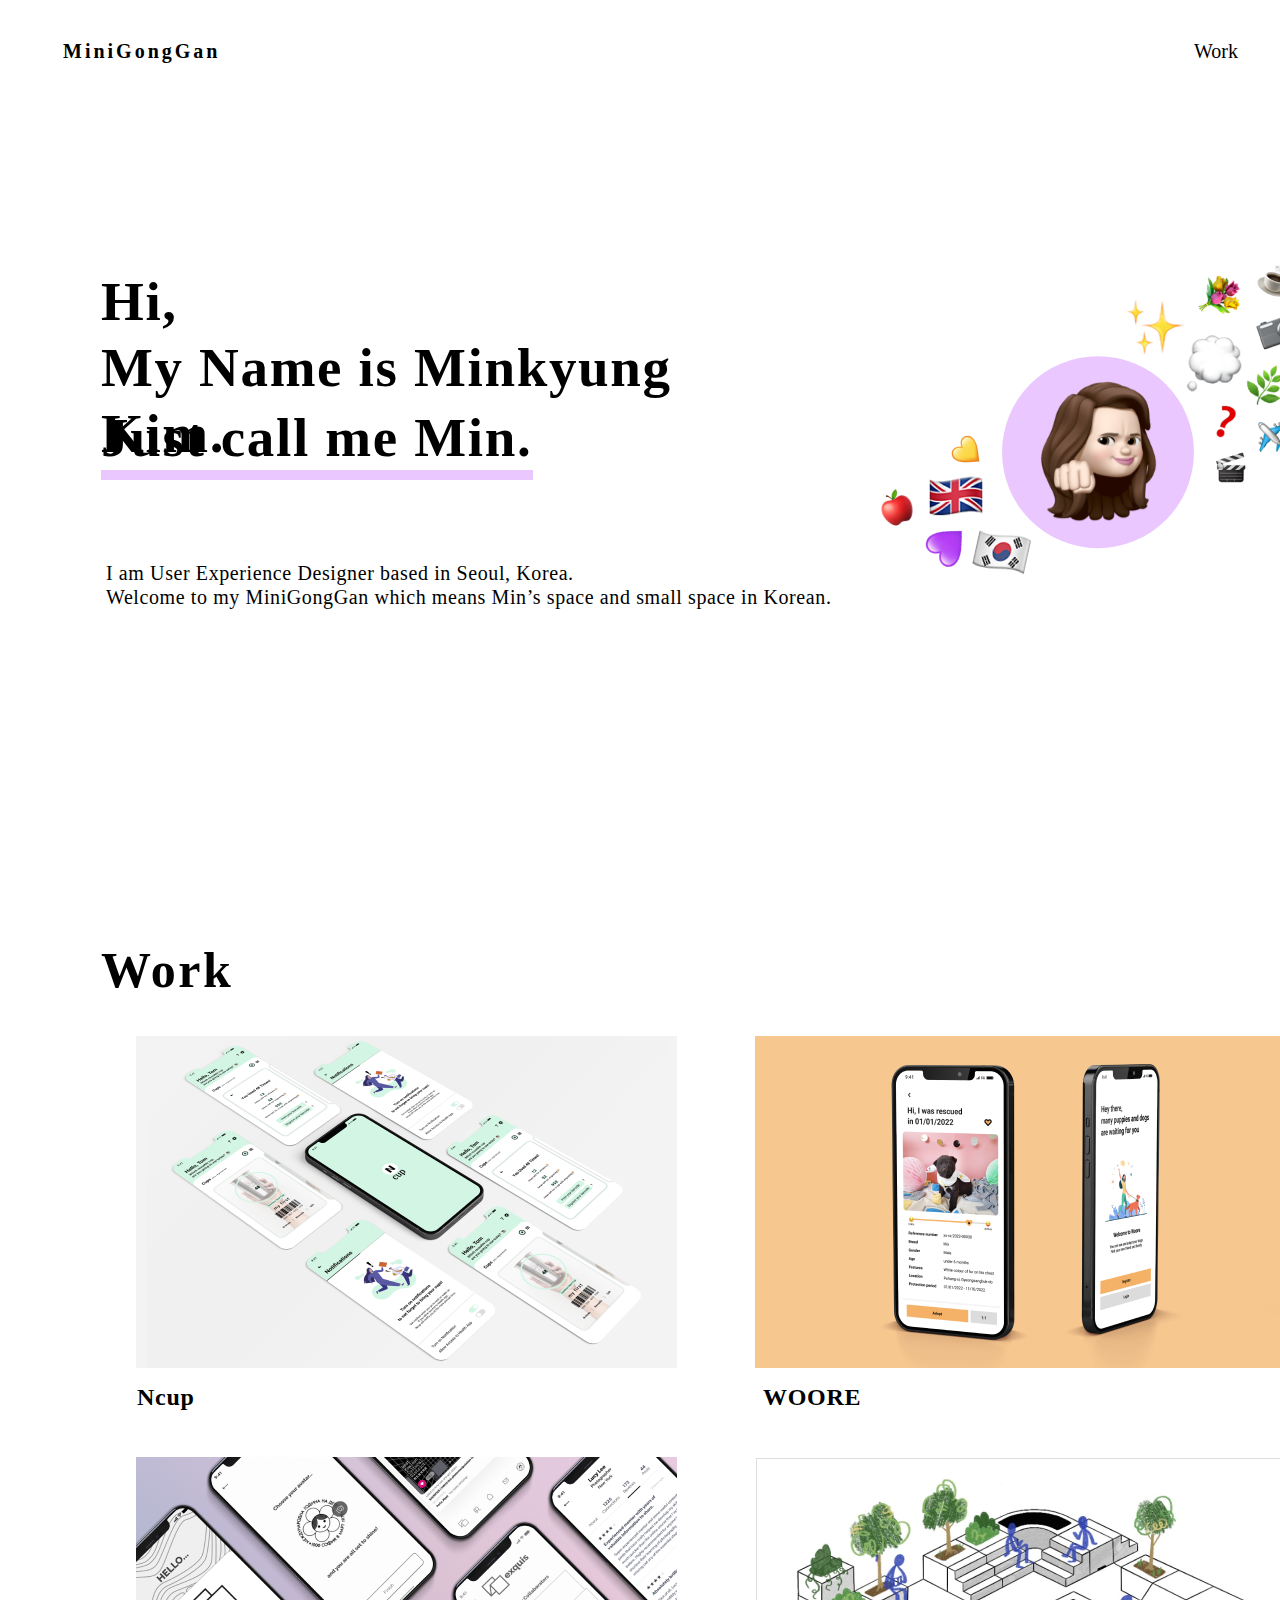
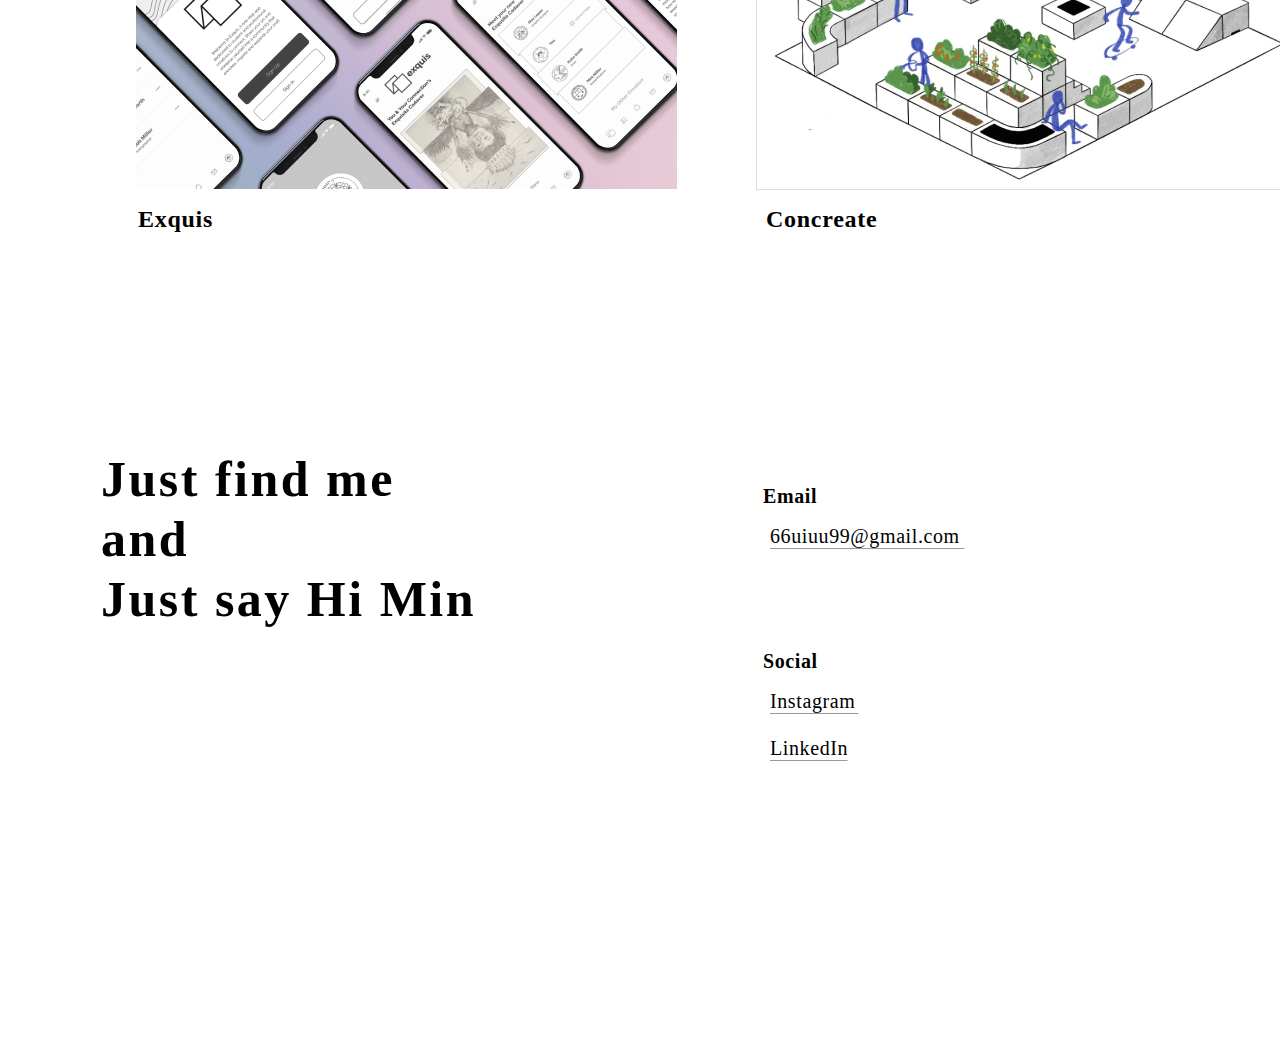
==== index.html @ 7409dcb1 "Add files via upload" ====
<!DOCTYPE html>
<head>
    <meta charset="UTF-8">
    <title> MiniGongGan </title>  

        <script src="http://code.jquery.com/jquery-3.2.1.min.js"></script>
        <script src="https://cdnjs.cloudflare.com/ajax/libs/jquery/3.3.1/jquery.min.js"></script>

        <!-- import the webpage's stylesheet -->
        <link rel="stylesheet" href="style.css"> </link>
    
        <!-- import the webpage's javascript file -->
        <script src="script.js" defer></script>
</head>

<body>
    <div class="top">
        <div class="logo">
            <a id="a1" href="#">MiniGongGan</a>
        </div>
        <div class="menu-work">
            <a id="a1" href="#blank1">Work</a>
        </div>
        <div class="menu-contact">
            <a id="a1" href="#contact1">Contact</a>
        </div>
    </div>
    <div class="middle-left">
        <div class="introduce">
            Hi, <br>
            My Name is Minkyung Kim. <br>
        </div>
        <div class="introduce1">
            Just call me Min.
        </div>
            <div class=intro-line></div>
        </div>
        <div class="introduce2">
            I am User Experience Designer based in Seoul, Korea. <br>
            Welcome to my MiniGongGan which means Min’s space and small space in Korean.<br>
        </div>
    </div>
    <div class="middle-right">
        <div class="apple"><img src="img/apple.png"></div>
        <div class="apple-hover"><img src="img/apple-hover.png"></div>
        <div class="y-heart"><img src="img/y-heart.png"></div> 
        <div class="y-heart-hover"><img src="img/y-heart-hover.png"></div>  
        <div class="p-heart"><img src="img/p-heart.png"></div>
        <div class="p-heart-hover"><img src="img/p-heart-hover.png"></div> 
        <div class="eng"><img src="img/eng.png"></div>
        <div class="eng-hover"><img src="img/eng-hover.svg"></div>
        <div class="kor"><img src="img/kor.png" ></div>
        <div class="kor-hover"><img src="img/kor-hov.png"></div>
        <div class="memoji"><img src="img/memoji.svg"></div>
        <div class="star"><img src="img/star.png"></div>
        <div class="star-hover"><img src="img/star-hover.png"></div>
        <div class="think"><img src="img/think.png"></div>
        <div class="think-hover"><img src="img/think-hover.png"></div>
        <div class="q"><img src="img/q.png"></div>
        <div class="q-hover"><img src="img/q-hover.png"></div>
        <div class="movie"><img src="img/movie.png"></div>
        <div class="movie-hover"><img src="img/movie-hover.png"></div>
        <div class="flower"><img src="img/flower.png"></div>
        <div class="flower-hover"><img src="img/flower-hover.png"></div>
        <div class="coffee"><img src="img/coffee.png"></div>
        <div class="coffee-hover"><img src="img/coffee-hover.png"></div>
        <div class="camera"><img src="img/camera.png"></div>
        <div class="camera-hover"><img src="img/camera-hover.png"></div>
        <div class="green"><img src="img/green.png"></div>
        <div class="green-hover"><img src="img/green-hover.png"></div>
        <div class="air"><img src="img/air.png"></div>
        <div class="air-hover"><img src="img/air-hover.png"></div>
        <div class="write"><img src="img/write.png"></div>
        <div class="write-hover"><img src="img/write-hover.png"></div>
    </div>

    <div class="work">
        <div id="blank1"></div> 
        <div id="work1">Work</div>
    </div>
    <div class="ncup-img">
        <a href="ncup.html">
        <img src="img/ncup.png">
        </a>
    </div>
    <div class="ncup">
        Ncup
    </div>
    <div class="woore-img">
         <a href="woore.html">
        <img src="img/woore.png">
    </div>
    <div class="woore">
        WOORE
    </div>
    <div class="exquis-img">
        <a href="exquis.html">
        <img src="img/exquis.png">
        </a>
    </div>
    <div class="exquis">
        Exquis
    </div>
    <div class="concreate-img">
        <a href="concreate.html">
        <img src="img/concreate.png">
        </a>
    </div>
    <div class="concreate">
        Concreate
    </div>

    <div class="contact">
        <div id="contact1">        </div>
        Just find me<br>
        and<br>
        Just say Hi Min<br>

    </div>
    <div class="email">
        Email
    </div>
    <div class="email-ad">
        <a id="a1" href = "mailto:66uiuu99@gmail.com?subject = Hi Min &body = Message">
            66uiuu99@gmail.com
            </a>
        <hr id="e" size="1.5" width="100%">  
    </div>
    <div class=email-border"></div>
    <div class="social">
        Social
    </div>
    <div class="insta">

                <a id="a1" href="https://www.instagram.com/min.uiuu">        Instagram</a>
        <hr id="e" size="1.5" width="100%">  
    </div>
    <div class="linkedin">
        <a id="a1" href="https://www.linkedin.com/in/min-kim-6904b922a">        LinkedIn</a>
    
        <hr id="e" size="1.5" width="100%">  
    </div>
</body>
</html>
---- style.css ----
body{
  margin:0px;
  /* main-page */


position: relative;
width: 1440px;
height: 2640px;

background: #FFFFFF;
}


.top{
    position: absolute;
    height:250px;
}

.logo{
    /* MiniGongGan */


    position: absolute;
    width: 146px;
    height: 24px;
    left: 63px;
    top: 39px;

    font-family: Apple SD Gothic Neo;
    font-style: normal;
    font-weight: 600;
    font-size: 20px;
    line-height: 24px;
    /* identical to box height */

    letter-spacing: 0.15em;

    color: #000000;

}

#a1{
    display: block;
    color: black;
    text-decoration: none;

}



.menu-work{
    /* Work */


    position: absolute;
    width: 44px;
    height: 24px;
    left: 1194px;
    top: 39px;

    font-family: Apple SD Gothic Neo;
    font-style: normal;
    font-weight: 500;
    font-size: 20px;
    line-height: 24px;
    /* identical to box height */


    color: #000000;
}



.menu-contact{
    /* Contact */


    position: absolute;
    width: 65px;
    height: 24px;
    left: 1285px;
    top: 39px;

    font-family: Apple SD Gothic Neo;
    font-style: normal;
    font-weight: 500;
    font-size: 20px;
    line-height: 24px;
    /* identical to box height */


    color: #000000;
}

.middle-left{
    width:856px;
}

.intro-line{
/* Line 5 */


position: absolute;
width: 422px;
height: 0px;
left: 101px;
top: 470px;

border: 5px solid #EAC8FF;
}


.introduce{
    position: absolute;
    width: 707px;
    height: 162px;
    left: 101px;
    top: 269px;
    
    font-family: Apple SD Gothic Neo;
    font-style: normal;
    font-weight: 800;
    font-size: 55px;
    line-height: 66px;
    letter-spacing: 0.03em;
    
    color: #000000;
    
}

.introduce1{

position: absolute;

height: 66px;
left: 101px;
top: 405px;

font-family: Apple SD Gothic Neo;
font-style: normal;
font-weight: 800;
font-size: 55px;
line-height: 66px;
/* identical to box height */

letter-spacing: 0.03em;

color: #000000;
}

.introduce2{
    position: absolute;
    width: 750px;
    height: 53px;
    left: 106px;
    top: 561px;

    font-family: Apple SD Gothic Neo;
    font-style: normal;
    font-weight: normal;
    font-size: 20px;
    line-height: 24px;
    letter-spacing: 0.03em;

    color: #000000;
}


.y-heart{
    position: absolute;
    width: 42.22px;
    height: 42.22px;
    left: 947px;
    top: 431.14px;
}
.y-heart-hover{
    display: none; 
}
.y-heart:hover + .y-heart-hover {
    display: block;
    position: absolute;
    left: 710px;
    top: 360px;
  }


.apple{
    position: absolute;
    width: 46.02px;
    height: 46.02px;
    left: 873px;
    top: 484px;
}
.apple-hover{
    display: none; 
}
.apple:hover + .apple-hover {
    display: block;
    position: absolute;
    left: 640px;
    top: 340px;
  }


.p-heart{
position: absolute;
width: 56.57px;
height: 56.57px;
left: 919px;
top: 516.14px;
}
.p-heart-hover{
    display: none; 
}
.p-heart:hover + .p-heart-hover {
    display: block;
    position: absolute;
    left: 680px;
    top: 560px;
  }


.eng{
    position: absolute;
    width: 60px;
    height: 60px;
    left: 926px;
    top: 466.14px;    
}
.eng-hover{
    display: none; 
}
.eng:hover + .eng-hover {
    display: block;
    position: absolute;
    left: 700px;
    top: 380px;
  }


.kor{

    position: absolute;
    width: 71.53px;
    height: 71.53px;
    left: 965px;
    top: 516.14px;


}
.kor-hover{
    display: none; 
}
.kor:hover + .kor-hover {
    display: block;
    position: absolute;
    left: 965px;
    top: 600px;
  }


.memoji{

    position: absolute;
    width: 192px;
    height: 192px;
    left: 1002px;
    top: 356.14px;
}



.star{
    position: absolute;
    width: 60px;
    height: 60px;
    left: 1125px;
    top: 296.14px;
}
.star-hover{
    display: none; 
}
.star:hover + .star-hover {
    display: block;
    position: absolute;
    left: 900px;
    top: 220px;
  }


  

.think{
    position: absolute;
    width: 60px;
    height: 60px;
    left: 1185px;
    top: 333.14px;
}
.think-hover{
    display: none; 
}
.think:hover + .think-hover {
    display: block;
    position: absolute;
    left: 855px;
    top: 150px;
  }



.q{
    position: absolute;
    width: 50px;
    height: 50px;
    left: 1200px;
    top: 396.14px;
}
.q-hover{
    display: none; 
}
.q:hover + .q-hover {
    display: block;
    position: absolute;
    left: 1100px;
    top: 500px;
  }

.movie{
    position: absolute;
    width: 30px;
    height: 30px;
    left: 1216px;
    top: 452.14px;
}
.movie-hover{
    display: none; 
}
.movie:hover + .movie-hover {
    display: block;
    position: absolute;
    left: 1100px;
    top: 500px;
  }


.flower{
    position: absolute;
    width: 48.28px;
    height: 48.28px;
    left: 1195.86px;
    top: 272px;
}
.flower-hover{
    display: none; 
}
.flower:hover + .flower-hover {
    display: block;
    position: absolute;
    left: 955px;
    top: 220px;
  }


.coffee{
    position: absolute;
    width: 49.19px;
    height: 52.16px;
    left: 1250.22px;
    top: 259.17px;
}
.coffee-hover{
    display: none; 
}
.coffee:hover + .coffee-hover {
    display: block;
    position: absolute;
    left: 1100px;
    top: 190px;
  }



.camera{
    position: absolute;
    width: 51.02px;
    height: 51.02px;
    left: 1252px;
    top: 305.14px;
}
.camera-hover{
    display: none; 
}
.camera:hover + .camera-hover {
    display: block;
    position: absolute;
    left: 995px;
    top: 180px;
  }



.green{
    position: absolute;
    width: 40px;
    height: 40px;
    left: 1245px;
    top: 364.14px;
}
.green-hover{
    display: none; 
}
.green:hover + .green-hover {
    display: block;
    position: absolute;
    left: 1100px;
    top: 500px;
  }



.air{
    position: absolute;
    width: 36px;
    height: 31px;
    left: 1258px;
    top: 421.14px;
}
.air-hover{
    display: none; 
}
.air:hover + .air-hover {
    display: block;
    position: absolute;
    left: 1100px;
    top: 500px;
  }



.write{
    position: absolute;
    width: 31px;
    height: 36px;
    left: 1299px;
    top: 383px;
}
.write-hover{
    display: none; 
}
.write:hover + .write-hover {
    display: block;
    position: absolute;
    left: 1100px;
    top: 500px;
  }




.work{
    position: absolute;
    width: 127px;
    height: 60px;
    left: 101px;
    top: 890px;

    
    font-family: Apple SD Gothic Neo;
    font-style: normal;
    font-weight: 800;
    font-size: 50px;
    line-height: 60px;
    /* identical to box height */
    
    letter-spacing: 0.05em;
    
    color: #000000;
}

#blank1{
    height:50px;
    /* margin-top:200px; */
}

.ncup-img{
    position: absolute;
    width: 541px;
    height: 332px;
    left: 136px;
    top: 1036px;
}
.ncup{
    position: absolute;
    width: 58px;
    height: 29px;
    left: 137px;
    top: 1383px;
    
    font-family: Apple SD Gothic Neo;
    font-style: normal;
    font-weight: bold;
    font-size: 24px;
    line-height: 29px;
    /* identical to box height */
    
    letter-spacing: 0.03em;
    
    color: #000000;
}

.woore-img{
    position: absolute;
    width: 541px;
    height: 332px;
    left: 755px;
    top: 1036px;
    
}
.woore{
    position: absolute;
    width: 88px;
    height: 29px;
    left: 763px;
    top: 1383px;
    
    font-family: Apple SD Gothic Neo;
    font-style: normal;
    font-weight: bold;
    font-size: 24px;
    line-height: 29px;
    /* identical to box height */
    
    letter-spacing: 0.03em;
    
    color: #000000;
      
}


.exquis-img{
    position: absolute;
    width: 541px;
    height: 332px;
    left: 136px;
    top: 1457px;
    
}
.exquis{
    position: absolute;
    width: 74px;
    height: 29px;
    left: 138px;
    top: 1805px;
    
    font-family: Apple SD Gothic Neo;
    font-style: normal;
    font-weight: bold;
    font-size: 24px;
    line-height: 29px;
    /* identical to box height */
    
    letter-spacing: 0.03em;
    
    color: #000000;
      
}


.concreate-img{
    position: absolute;
    width: 541px;
    height: 332px;
    left: 755px;
    top: 1457px;
    
}
.concreate{
    position: absolute;
    width: 114px;
    height: 29px;
    left: 766px;
    top: 1805px;
    
    
    font-family: Apple SD Gothic Neo;
    font-style: normal;
    font-weight: bold;
    font-size: 24px;
    line-height: 29px;
    /* identical to box height */
    
    letter-spacing: 0.03em;
    
    color: #000000;
      
}



.contact{
    /* Just find me and Just say Hi Min */


position: absolute;
width: 380px;
height: 200px;
left: 101px;
top: 2049px;

font-family: Apple SD Gothic Neo;
font-style: normal;
font-weight: 800;
font-size: 50px;
line-height: 60px;
letter-spacing: 0.05em;

color: #000000;

}



.email{
    position: absolute;
width: 52px;
height: 24px;
left: 763px;
top: 2084px;

font-family: Apple SD Gothic Neo;
font-style: normal;
font-weight: bold;
font-size: 20px;
line-height: 24px;
/* identical to box height */

letter-spacing: 0.03em;

color: #000000;
}

.email-ad{
    position: absolute;
    width: 193px;
    height: 24px;
    left: 770px;
    top: 2124px;
    
    font-family: Apple SD Gothic Neo;
    font-style: normal;
    font-weight: 500;
    font-size: 20px;
    line-height: 24px;
    /* identical to box height */
    
    letter-spacing: 0.03em;
    
    color: #000000;
    
}
hr#e  
{  
width: 100%;  
height: 0px;  

margin-right: auto;  
margin-left: 0;  
margin-top: 0; 
 
color: black;  
} 

.social{
    position: absolute;
    width: 55px;
    height: 24px;
    left: 763px;
    top: 2249px;
    
    font-family: Apple SD Gothic Neo;
    font-style: normal;
    font-weight: bold;
    font-size: 20px;
    line-height: 24px;
    /* identical to box height */
    
    letter-spacing: 0.03em;
    
    color: #000000;
}

.insta{
    position: absolute;
    width: 87px;
    height: 24px;
    left: 770px;
    top: 2289px;
    
    font-family: Apple SD Gothic Neo;
    font-style: normal;
    font-weight: 500;
    font-size: 20px;
    line-height: 24px;
    /* identical to box height */
    
    letter-spacing: 0.03em;
    
    color: #000000;
    
}

.linkedin{
    position: absolute;
    width: 76px;
    height: 24px;
    left: 770px;
    top: 2336px;
    
    font-family: Apple SD Gothic Neo;
    font-style: normal;
    font-weight: 500;
    font-size: 20px;
    line-height: 24px;
    /* identical to box height */
    
    letter-spacing: 0.03em;
    
    color: #000000;
}
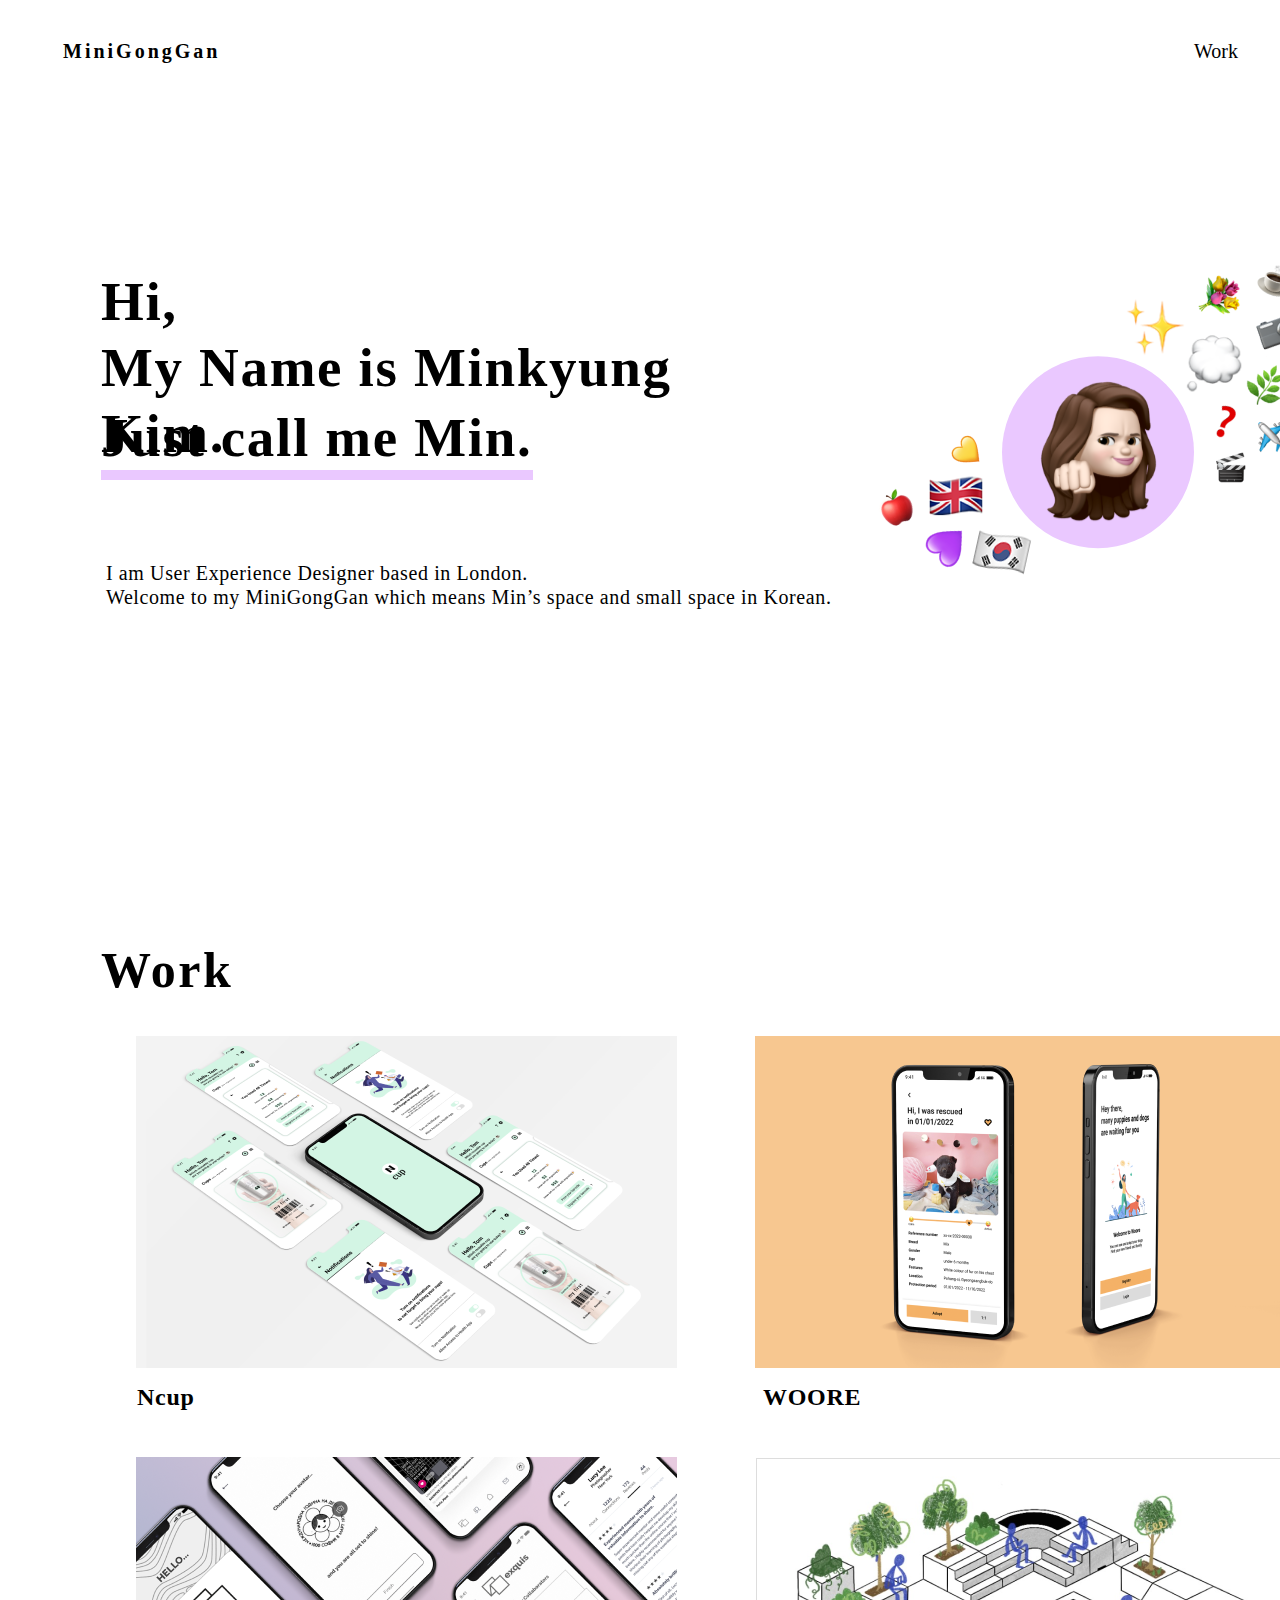
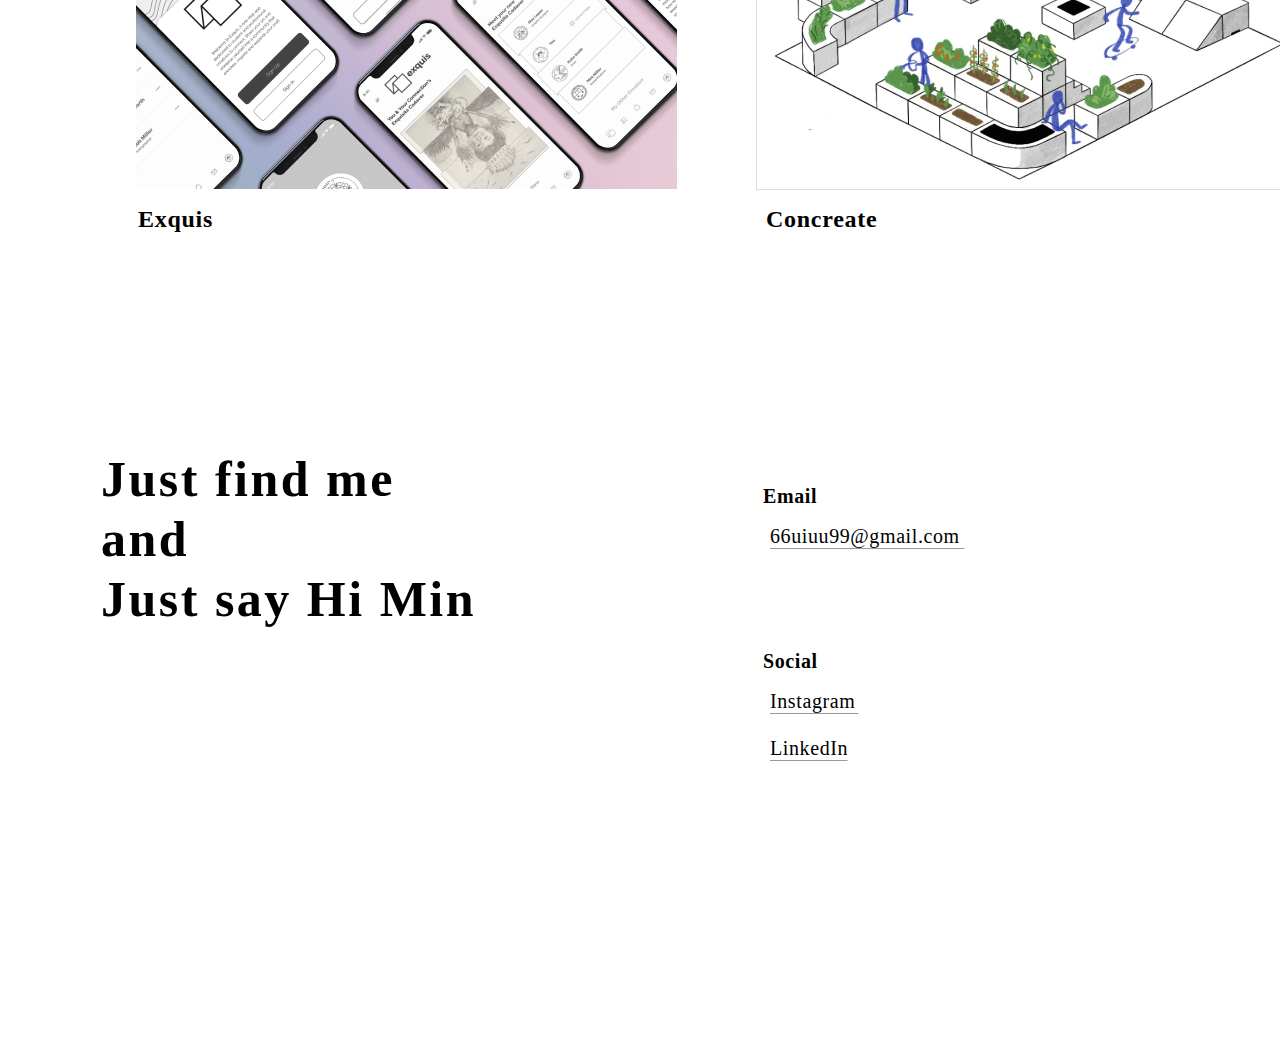
==== commit 10c3a22c: "Update index.html" ====
--- a/index.html
+++ b/index.html
@@ -36,8 +36,9 @@
             <div class=intro-line></div>
         </div>
         <div class="introduce2">
-            I am User Experience Designer based in Seoul, Korea. <br>
+            I am User Experience Designer based in London. <br>
             Welcome to my MiniGongGan which means Min’s space and small space in Korean.<br>
+           
         </div>
     </div>
     <div class="middle-right">
@@ -141,4 +142,4 @@
         <hr id="e" size="1.5" width="100%">  
     </div>
 </body>
-</html>+</html>
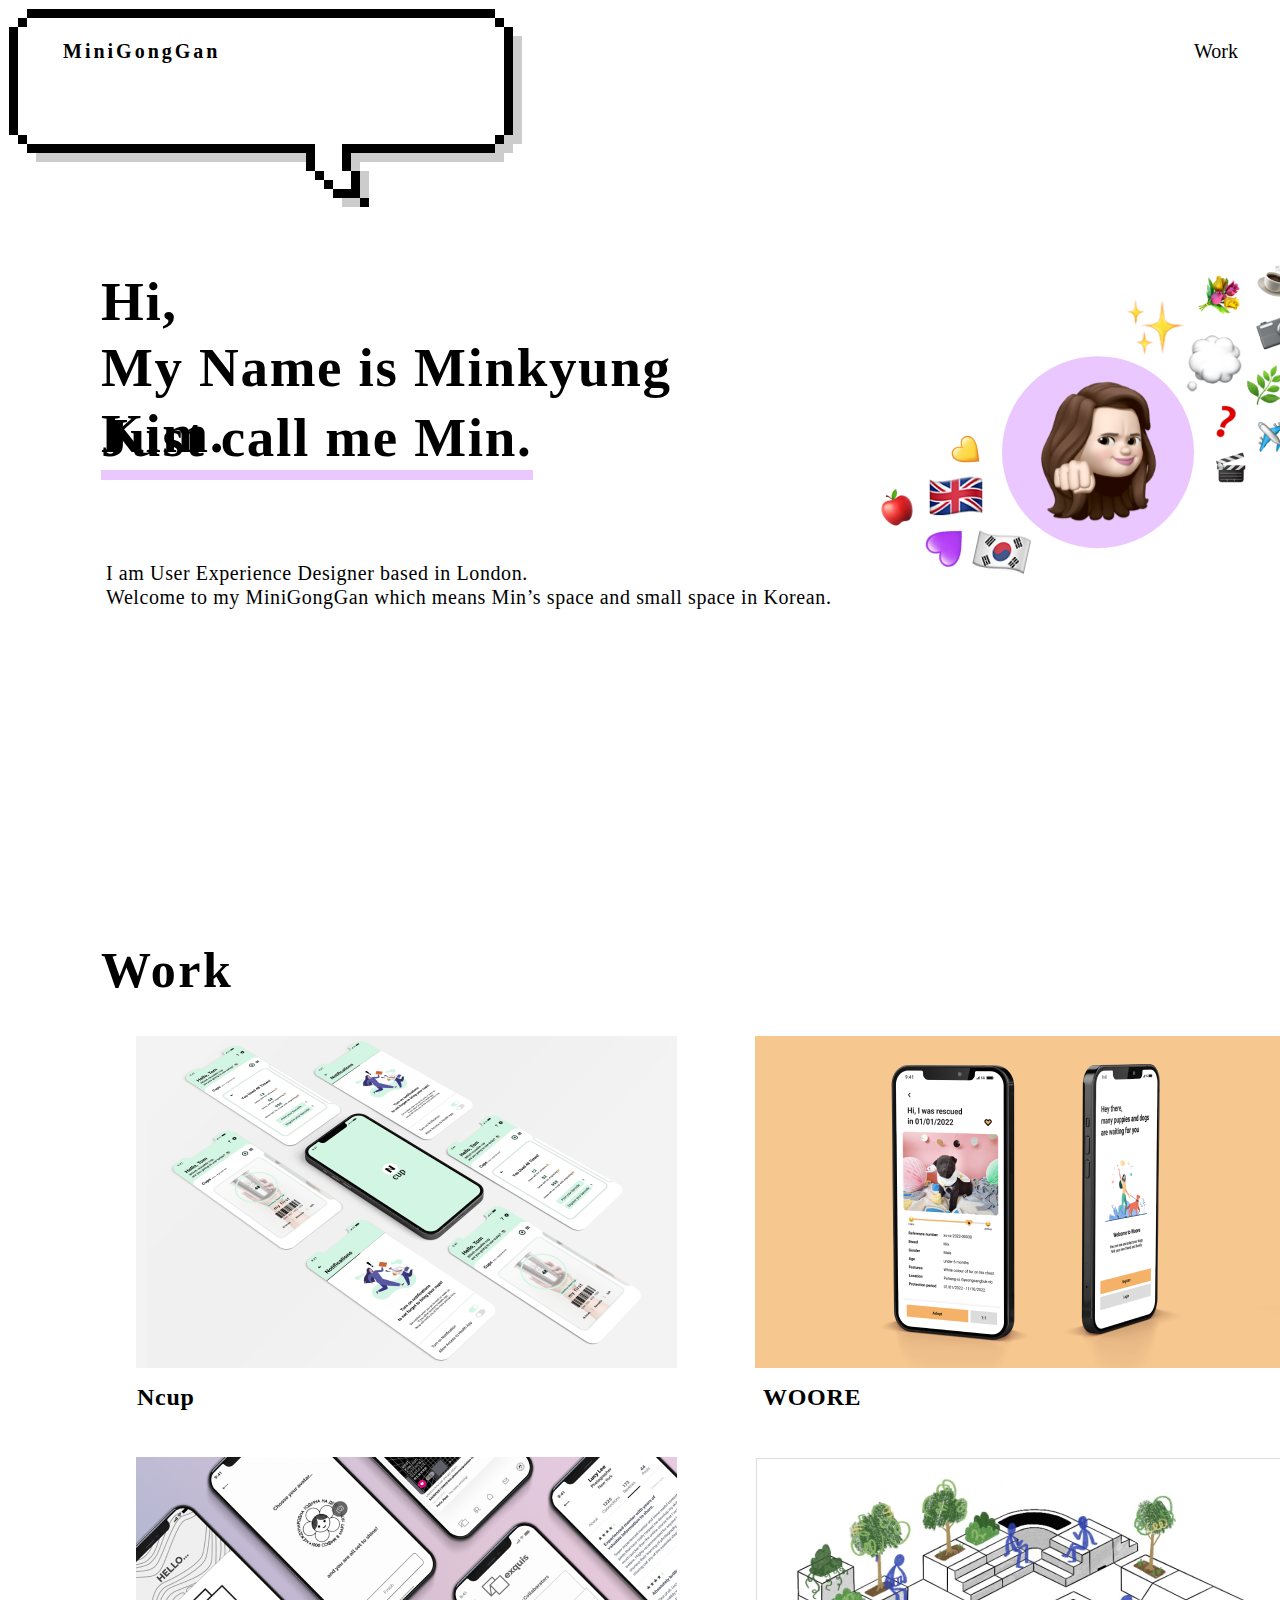
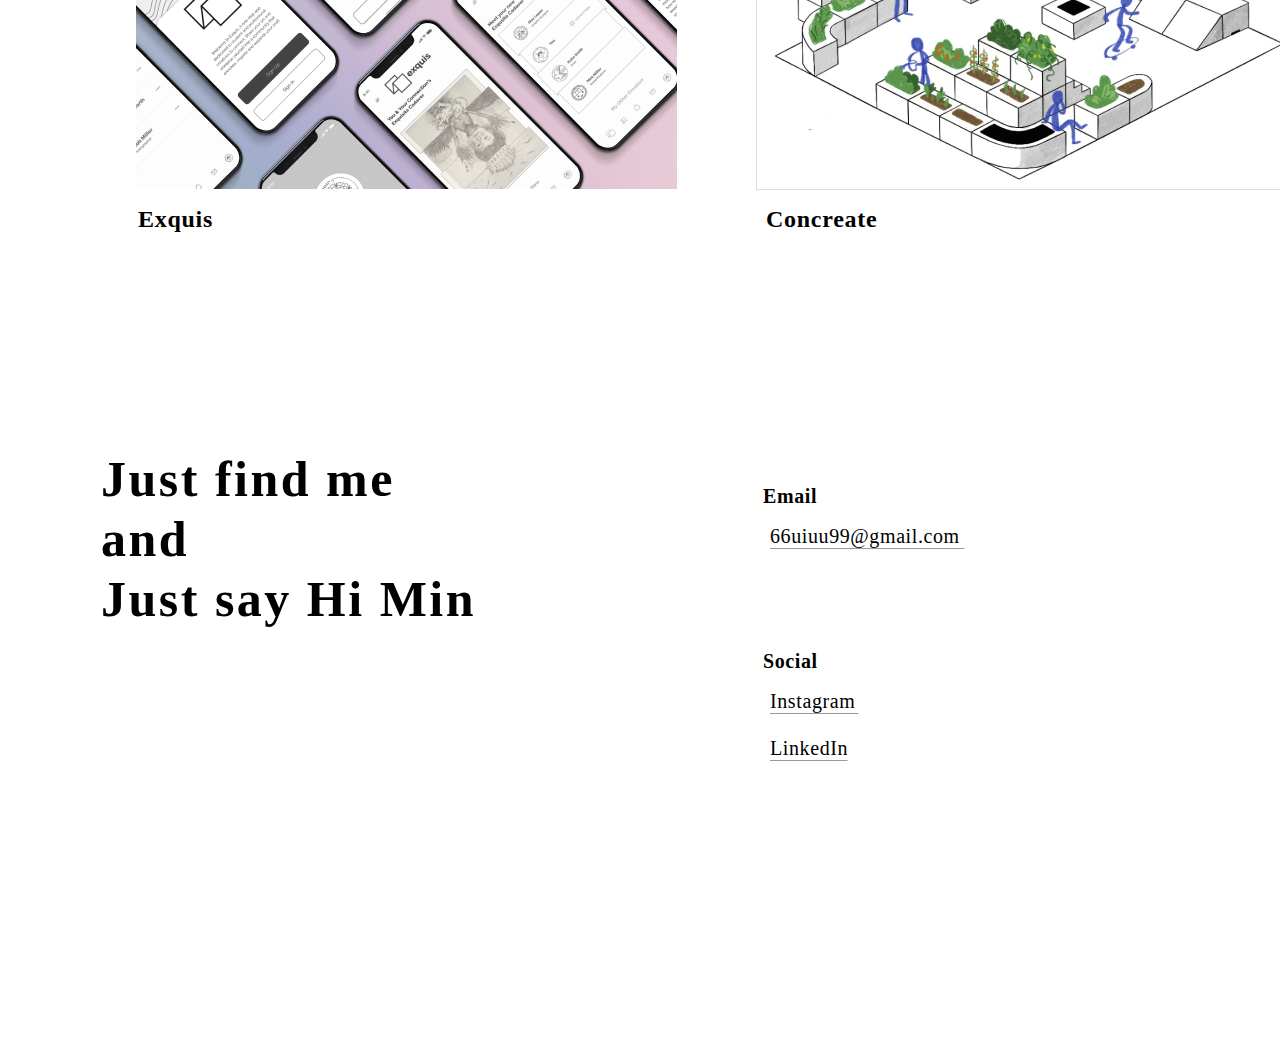
==== commit 8f24c055: "Update index.html" ====
--- a/index.html
+++ b/index.html
@@ -42,6 +42,7 @@
         </div>
     </div>
     <div class="middle-right">
+        <div class="pixel"><img src="img/pixel.gif"></div>
         <div class="apple"><img src="img/apple.png"></div>
         <div class="apple-hover"><img src="img/apple-hover.png"></div>
         <div class="y-heart"><img src="img/y-heart.png"></div> 
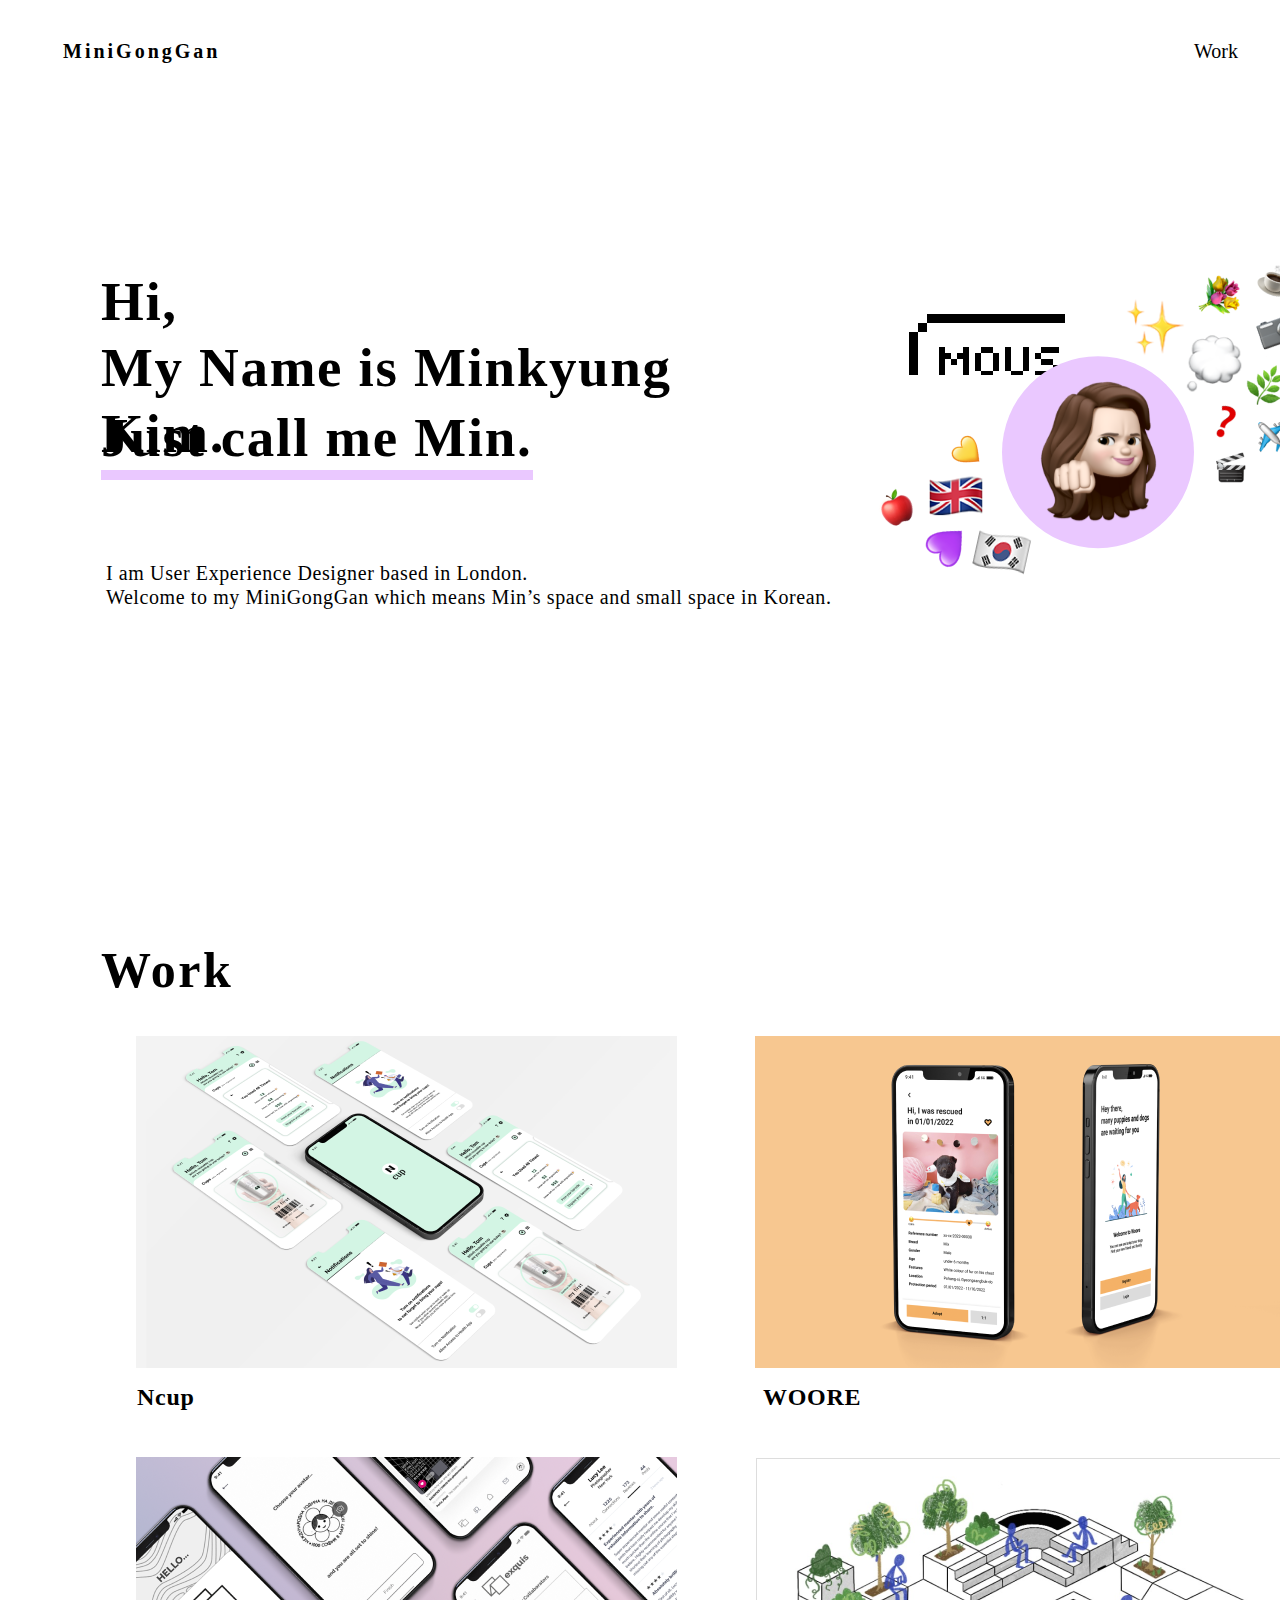
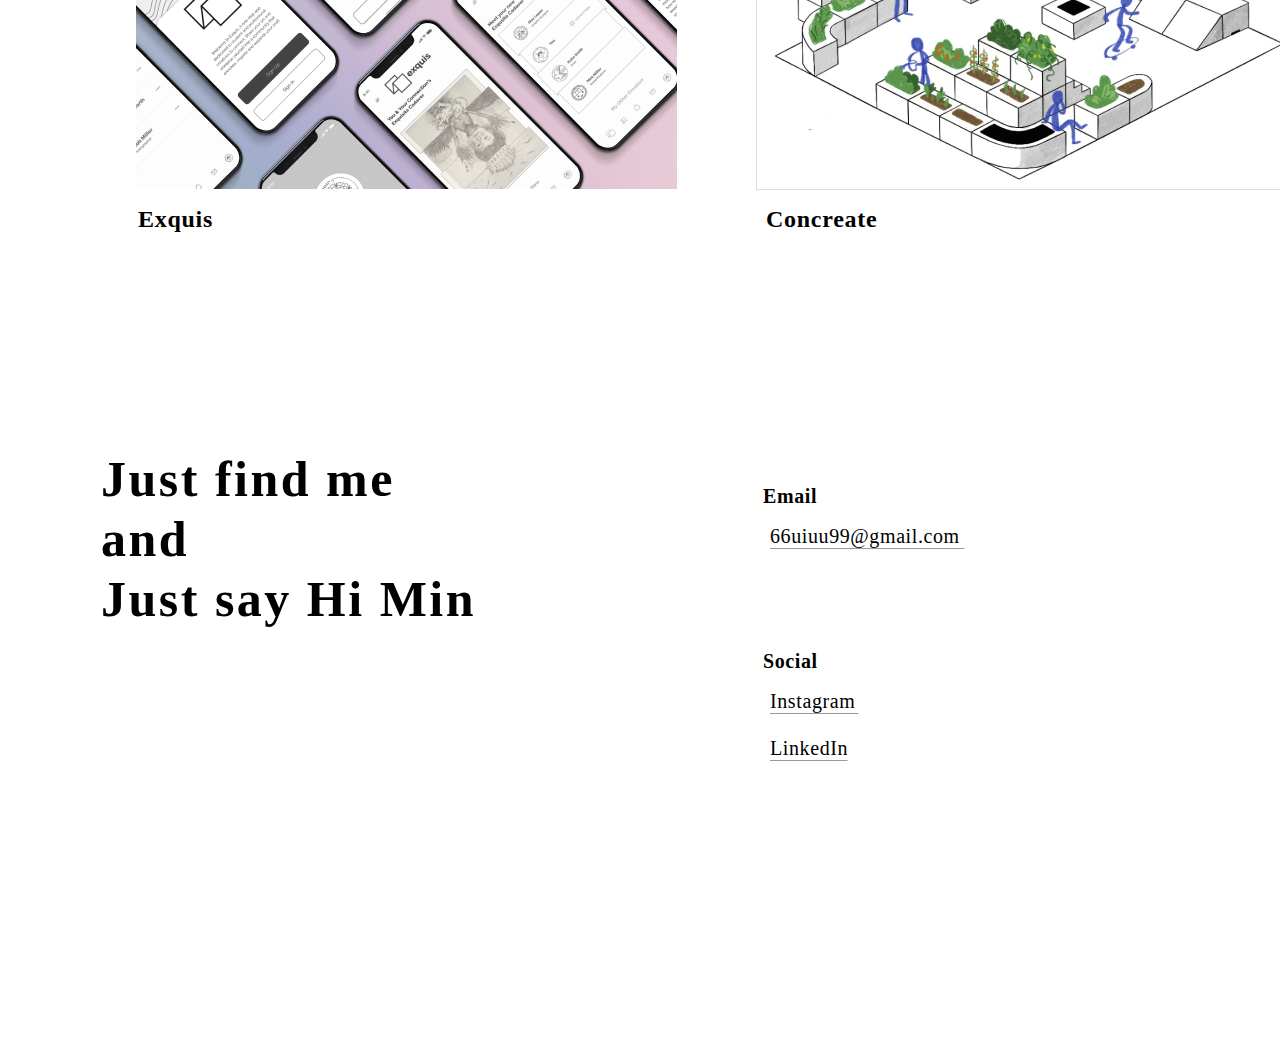
==== commit e7d39e98: "Update index.html" ====
--- a/index.html
+++ b/index.html
@@ -42,7 +42,7 @@
         </div>
     </div>
     <div class="middle-right">
-        <div class="pixel"><img src="img/pixel.gif"></div>
+        <div class="pixel"></div>
         <div class="apple"><img src="img/apple.png"></div>
         <div class="apple-hover"><img src="img/apple-hover.png"></div>
         <div class="y-heart"><img src="img/y-heart.png"></div> 
--- a/style.css
+++ b/style.css
@@ -184,6 +184,16 @@
   }
 
 
+.pixel{
+position: absolute;
+width: 165px;
+height: 70px;
+left: 900px;
+top: 305px;
+
+background: url(img/pixel.png);
+}
+
 .apple{
     position: absolute;
     width: 46.02px;
@@ -727,4 +737,4 @@
     letter-spacing: 0.03em;
     
     color: #000000;
-}+}
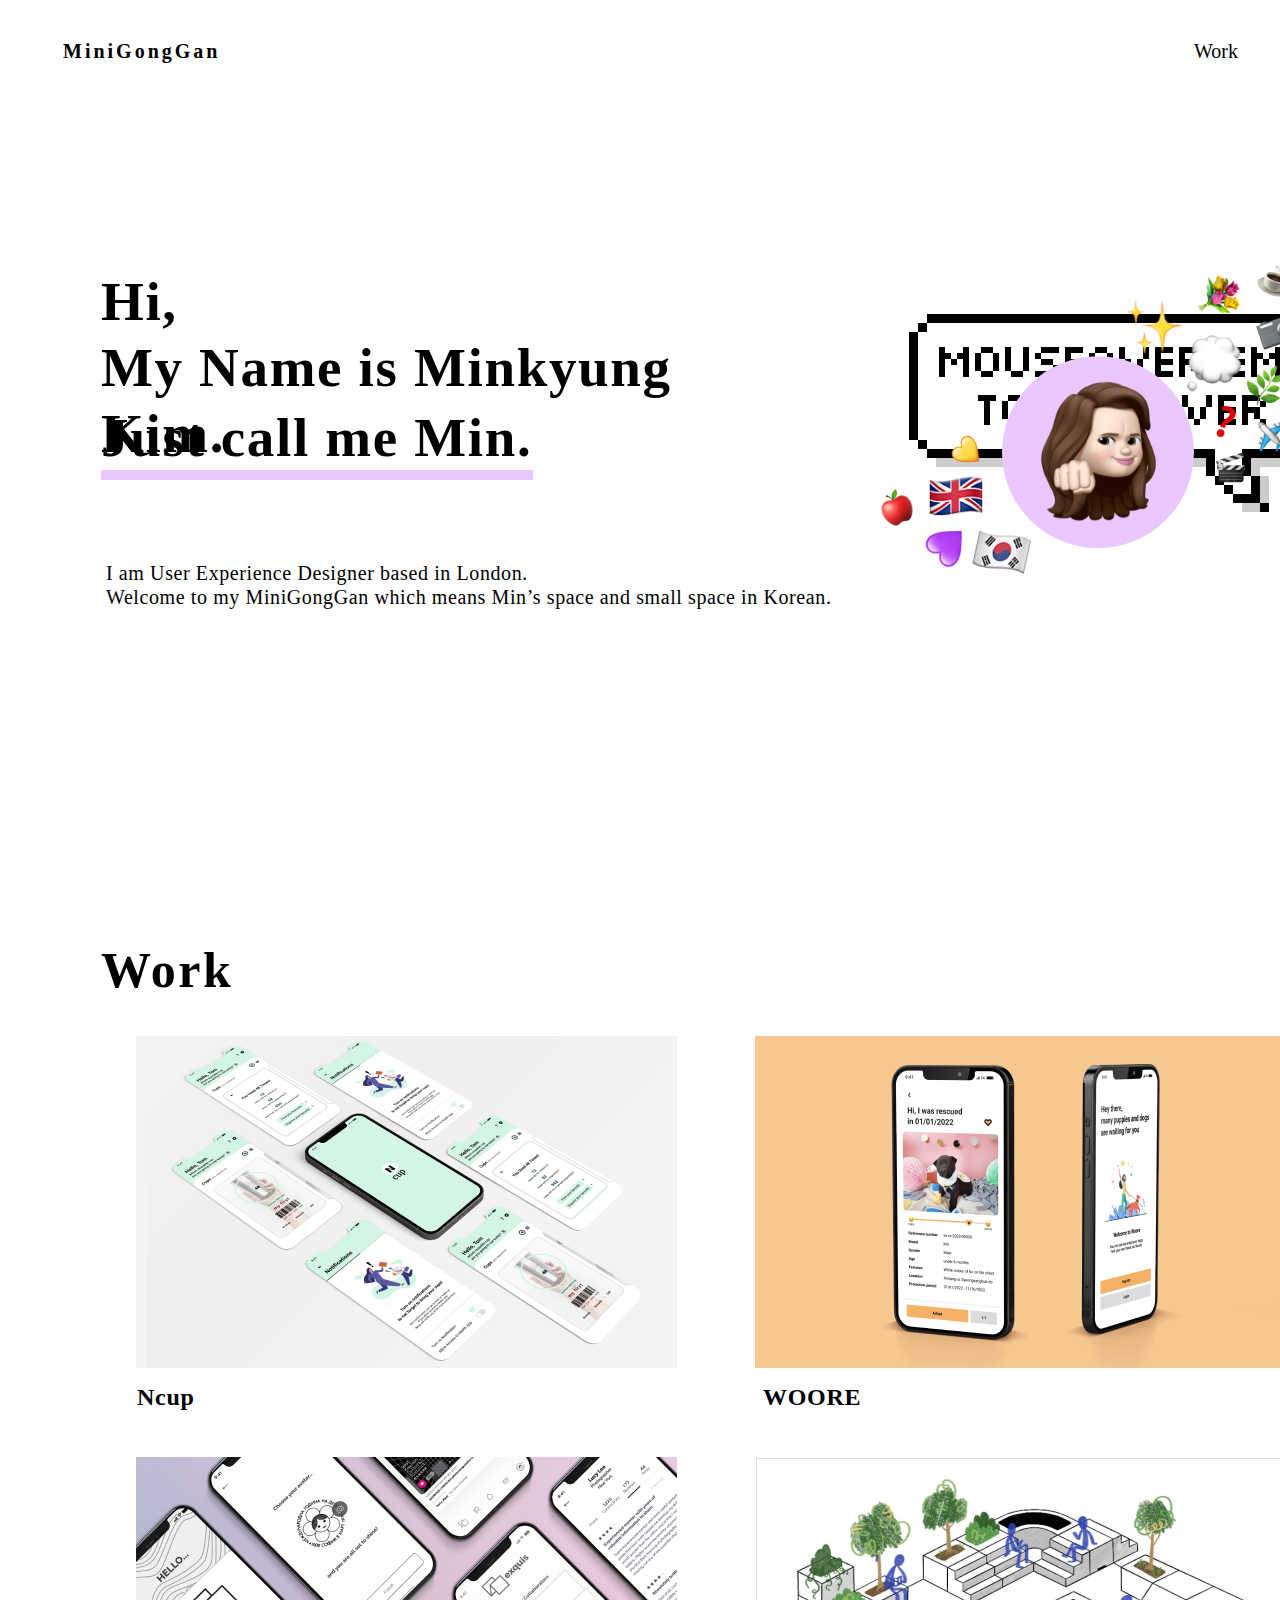
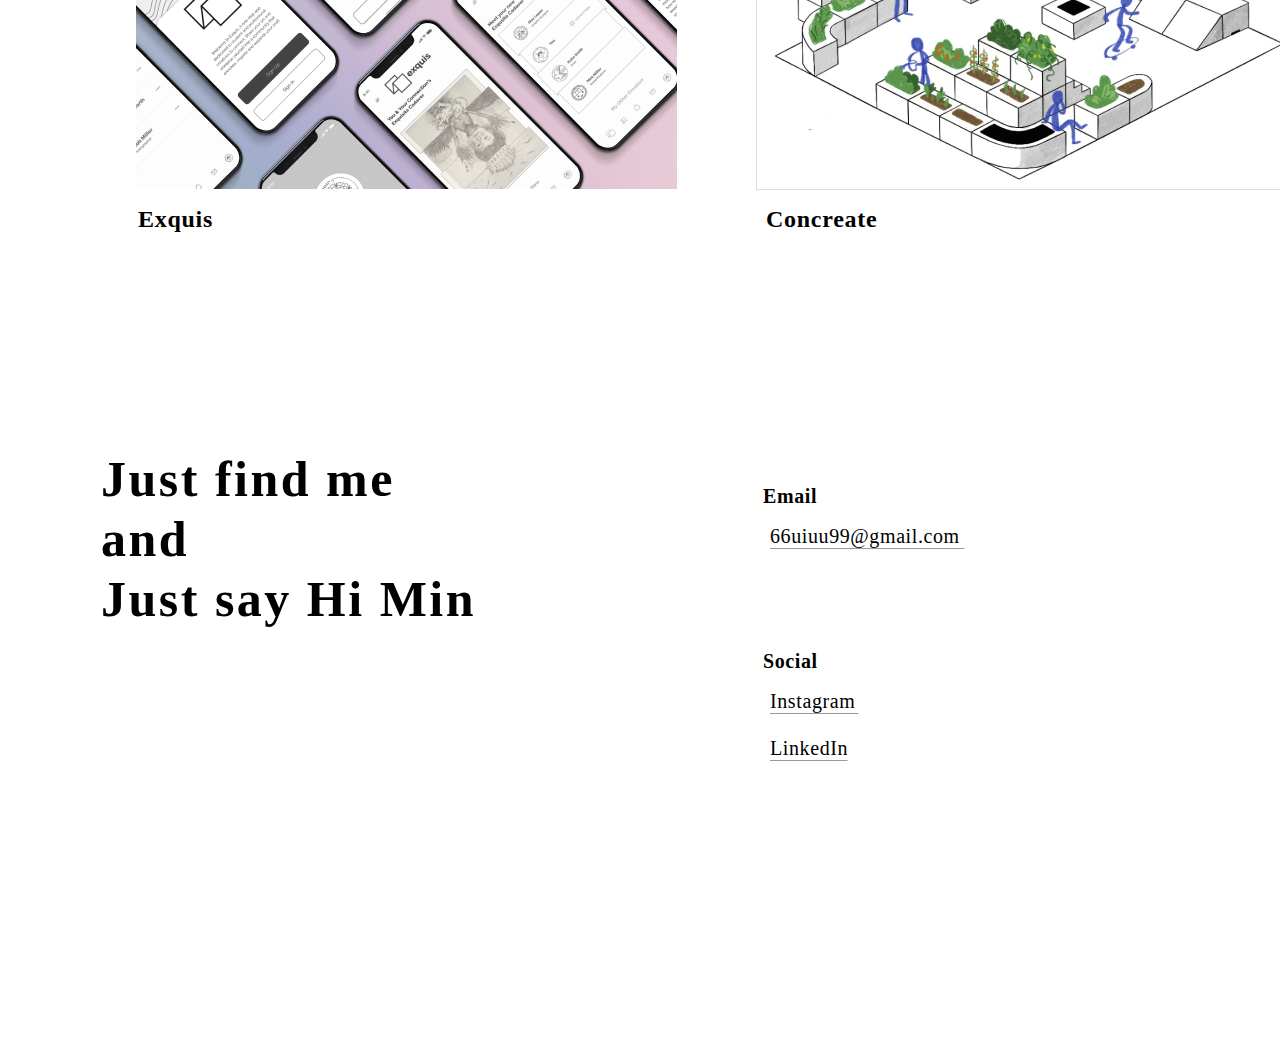
==== commit 063a1ad7: "Update index.html" ====
--- a/index.html
+++ b/index.html
@@ -42,7 +42,7 @@
         </div>
     </div>
     <div class="middle-right">
-        <div class="pixel"></div>
+        <div class="pixel"><img src="img/pixel.png" id="pixel"></div>
         <div class="apple"><img src="img/apple.png"></div>
         <div class="apple-hover"><img src="img/apple-hover.png"></div>
         <div class="y-heart"><img src="img/y-heart.png"></div> 
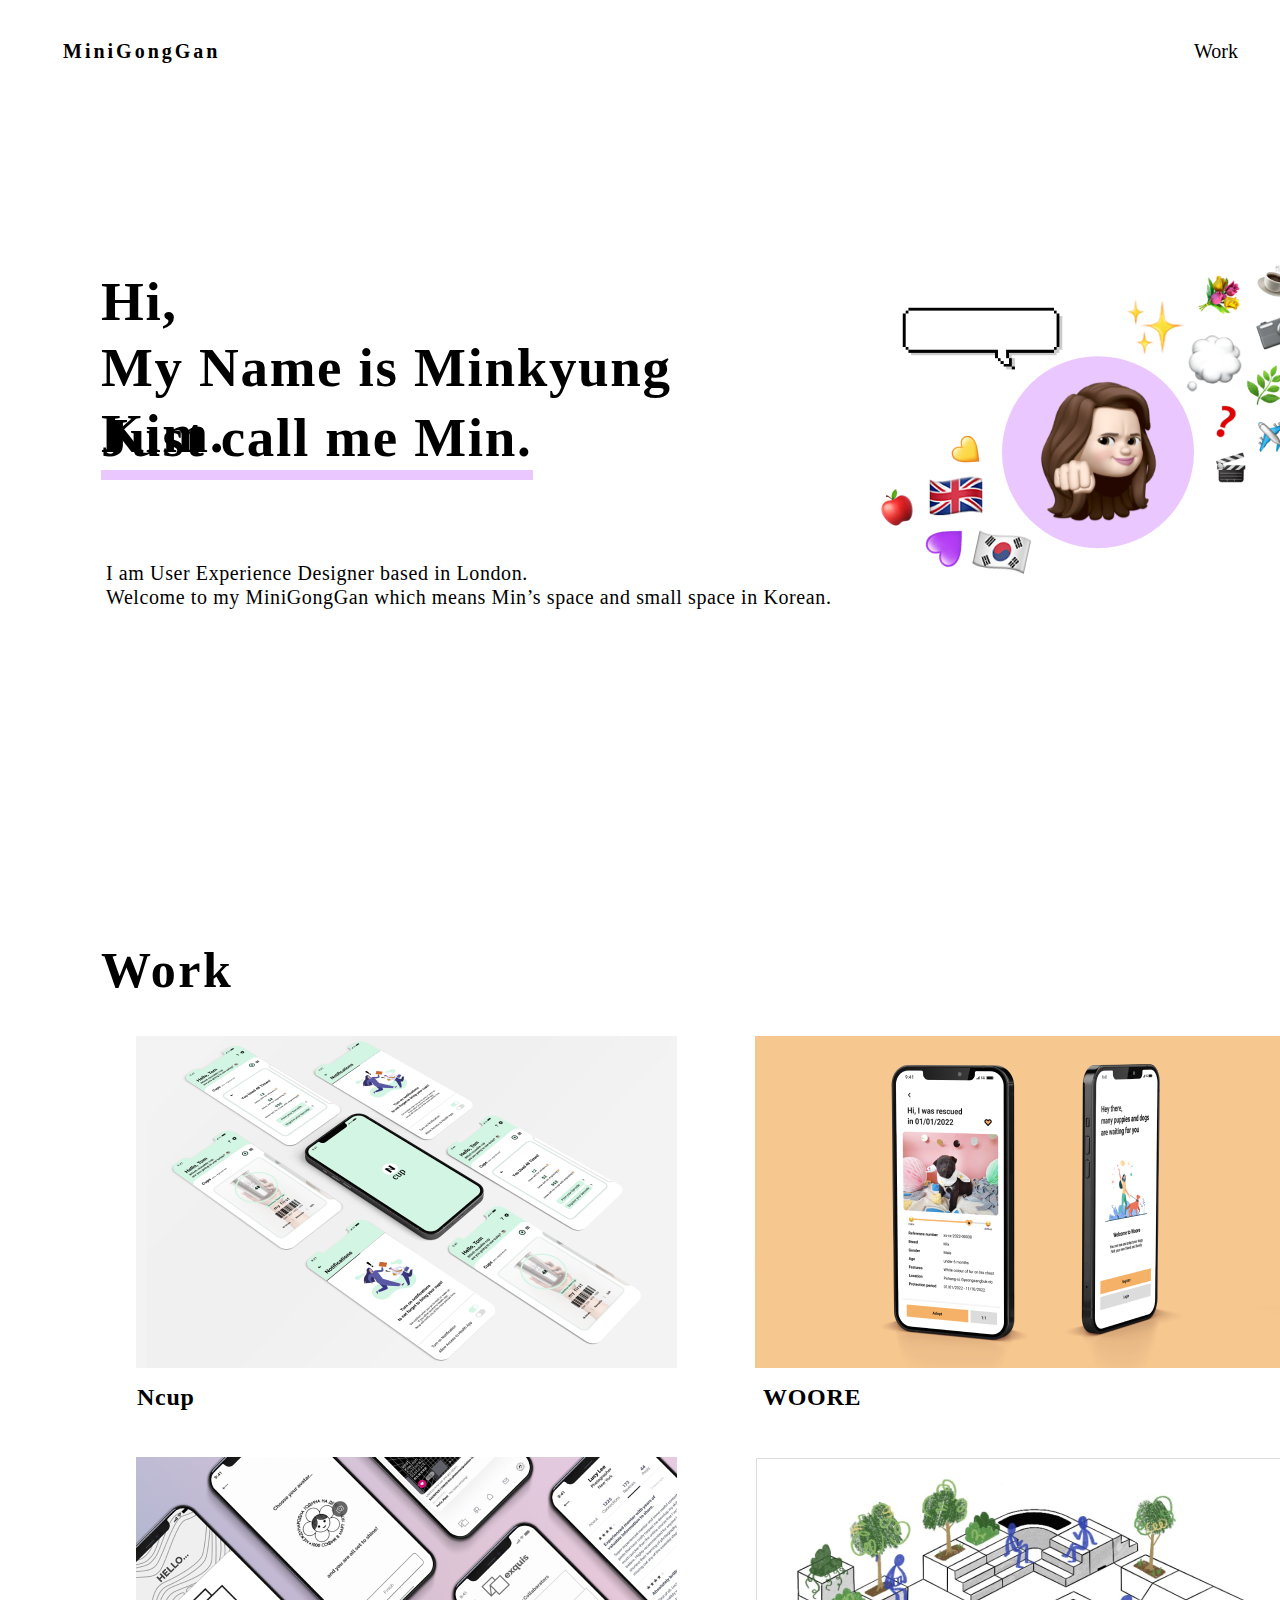
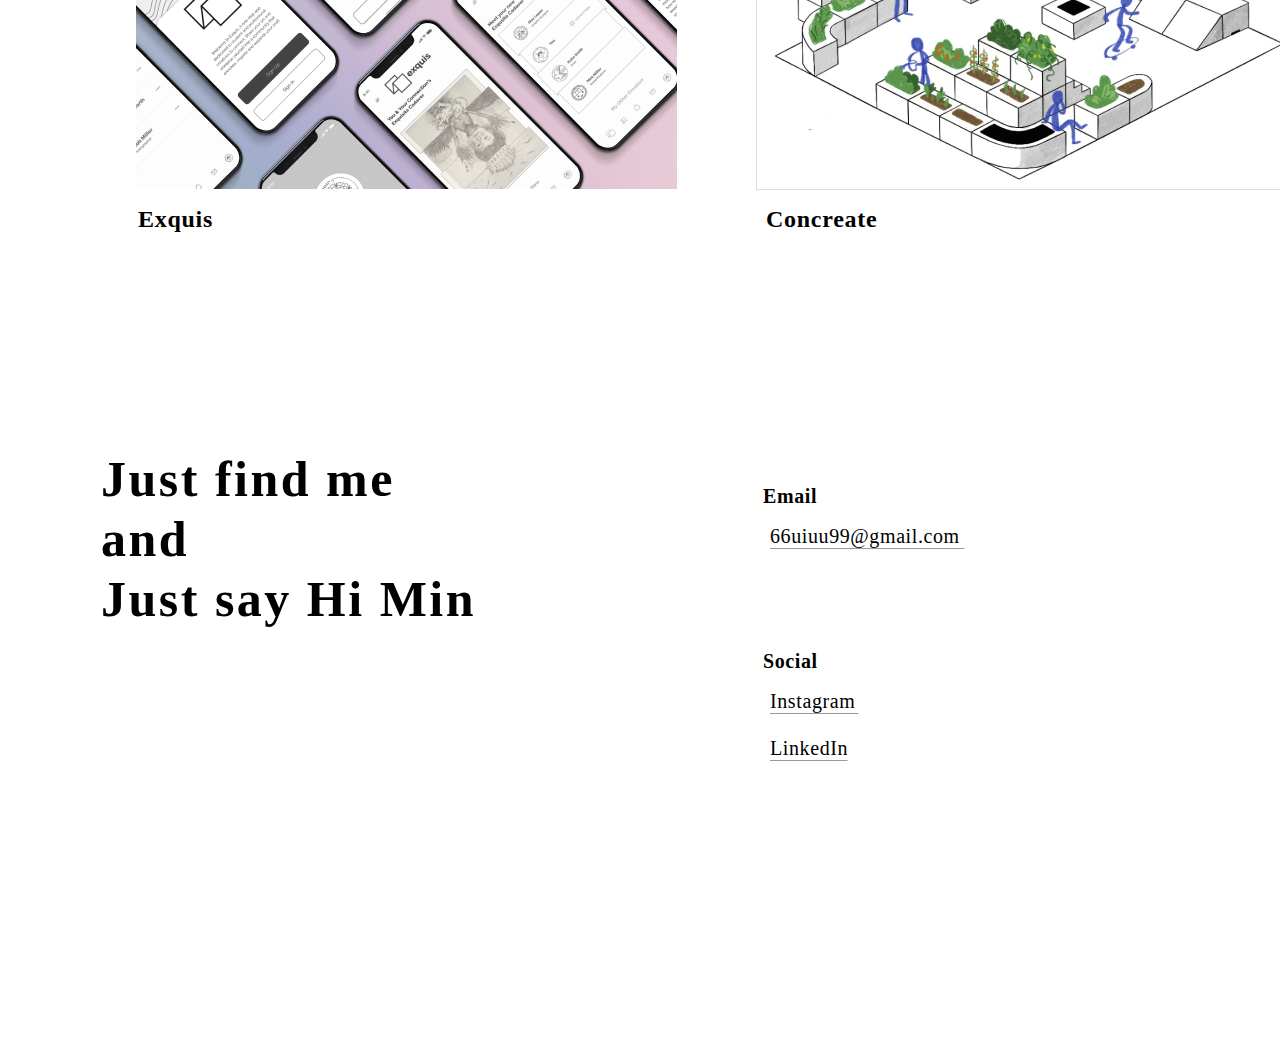
==== commit 4994d038: "Update index.html" ====
--- a/index.html
+++ b/index.html
@@ -42,7 +42,7 @@
         </div>
     </div>
     <div class="middle-right">
-        <div class="pixel"><img src="img/pixel.png" id="pixel"></div>
+        <div class="pixel"><img src="img/pixel.gif" id="pixel"></div>
         <div class="apple"><img src="img/apple.png"></div>
         <div class="apple-hover"><img src="img/apple-hover.png"></div>
         <div class="y-heart"><img src="img/y-heart.png"></div> 
--- a/style.css
+++ b/style.css
@@ -190,9 +190,13 @@
 height: 70px;
 left: 900px;
 top: 305px;
-
-background: url(img/pixel.png);
-}
+}
+
+.pixel img{
+  width: 165px;
+height: 70px;
+}
+  
 
 .apple{
     position: absolute;
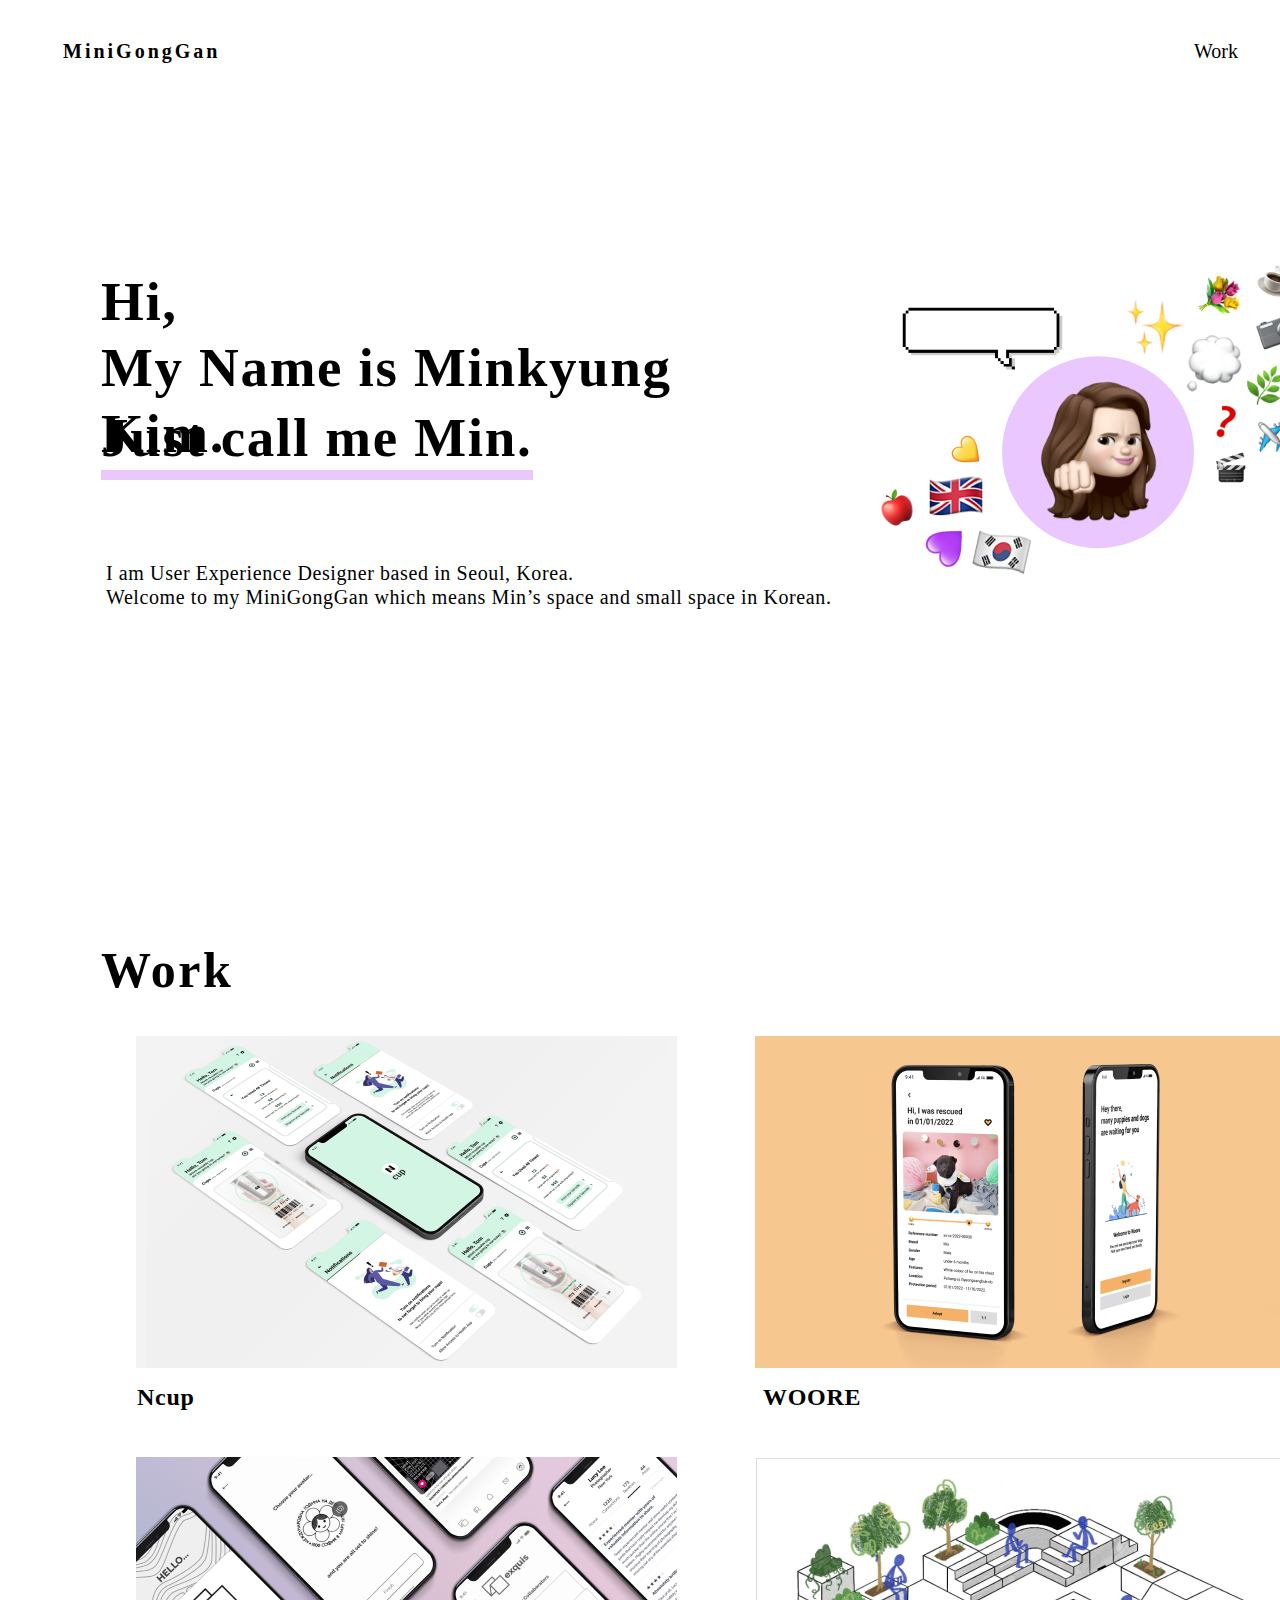
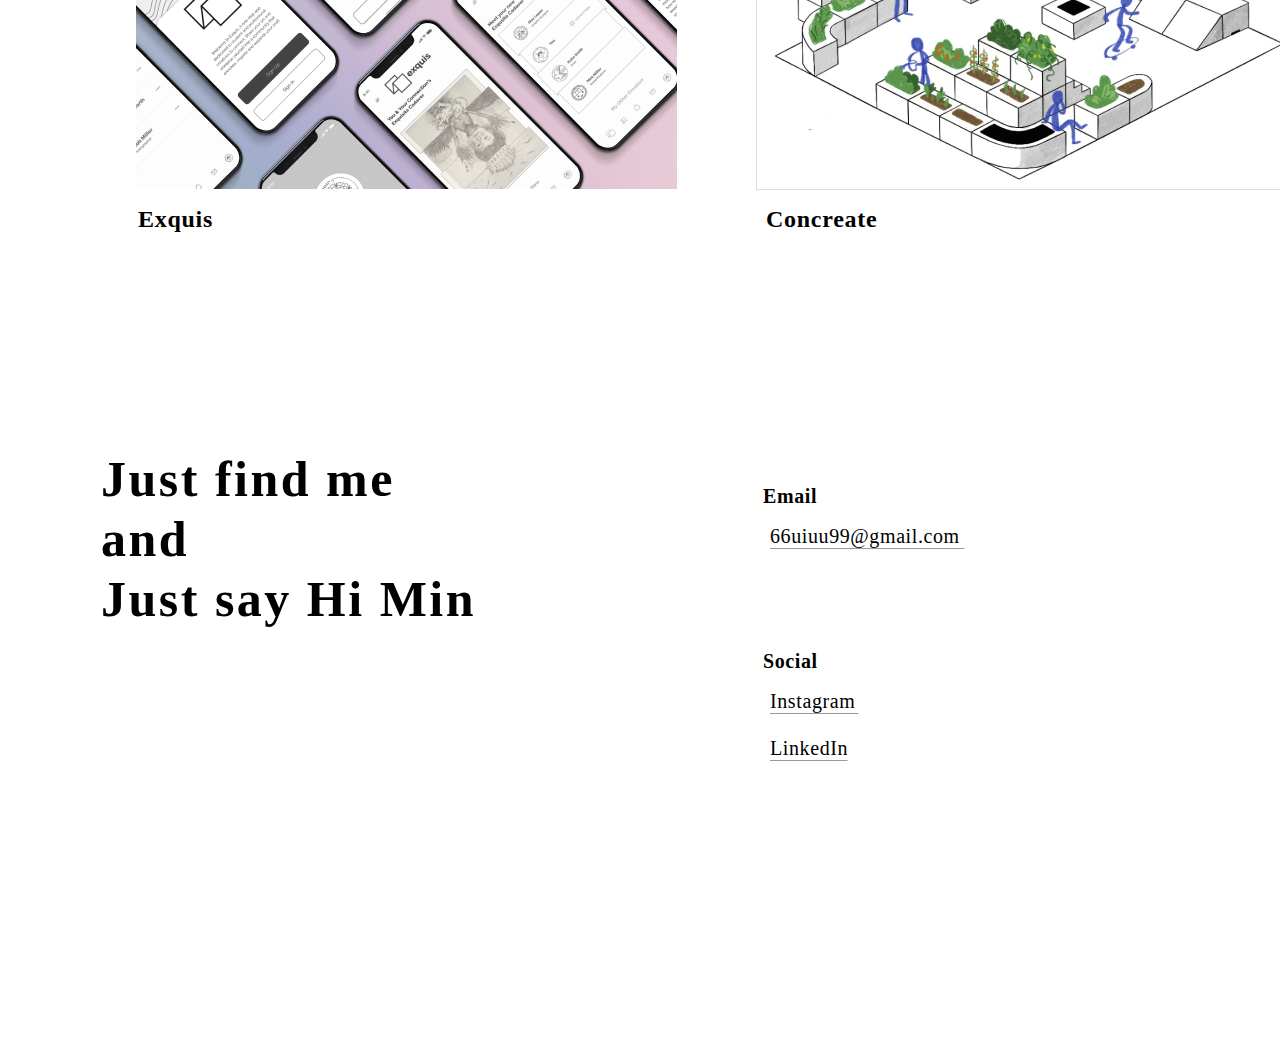
==== commit dd3e8603: "Add files via upload" ====
--- a/index.html
+++ b/index.html
@@ -36,13 +36,12 @@
             <div class=intro-line></div>
         </div>
         <div class="introduce2">
-            I am User Experience Designer based in London. <br>
+            I am User Experience Designer based in Seoul, Korea. <br>
             Welcome to my MiniGongGan which means Min’s space and small space in Korean.<br>
-           
         </div>
     </div>
     <div class="middle-right">
-        <div class="pixel"><img src="img/pixel.gif" id="pixel"></div>
+        <div class="pixel"><img src="img/pixel.gif"></div>
         <div class="apple"><img src="img/apple.png"></div>
         <div class="apple-hover"><img src="img/apple-hover.png"></div>
         <div class="y-heart"><img src="img/y-heart.png"></div> 
@@ -143,4 +142,4 @@
         <hr id="e" size="1.5" width="100%">  
     </div>
 </body>
-</html>
+</html>--- a/style.css
+++ b/style.css
@@ -12,7 +12,8 @@
 
 
 .top{
-    position: absolute;
+    position: relative;
+    width: 100vh;
     height:250px;
 }
 
@@ -20,7 +21,7 @@
     /* MiniGongGan */
 
 
-    position: absolute;
+    position: relative;
     width: 146px;
     height: 24px;
     left: 63px;
@@ -184,19 +185,19 @@
   }
 
 
+
 .pixel{
-position: absolute;
-width: 165px;
-height: 70px;
-left: 900px;
-top: 305px;
+    position: absolute;
+    width: 165px;
+    height: 70px;
+    left: 900px;
+    top: 305px;
 }
 
 .pixel img{
-  width: 165px;
-height: 70px;
-}
-  
+    width: 165px;
+    height: 70px;
+}
 
 .apple{
     position: absolute;
@@ -741,4 +742,4 @@
     letter-spacing: 0.03em;
     
     color: #000000;
-}
+}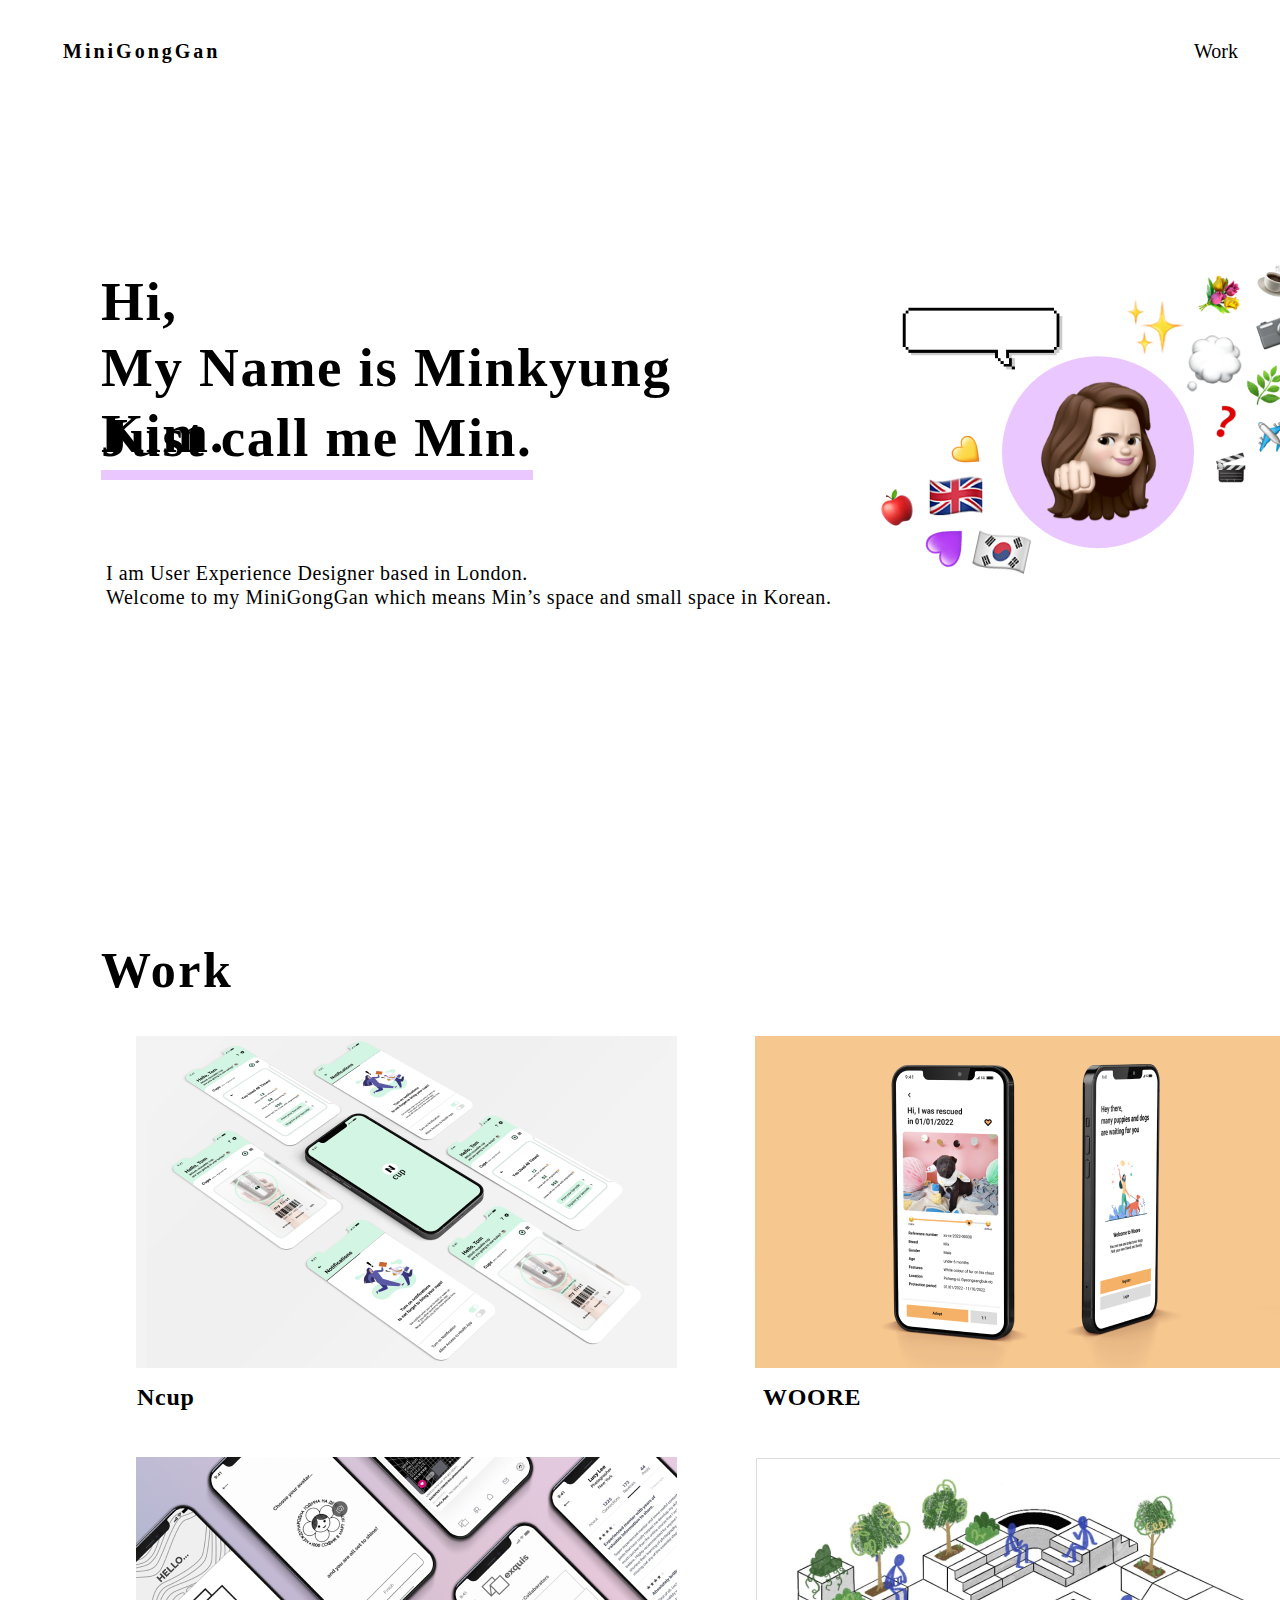
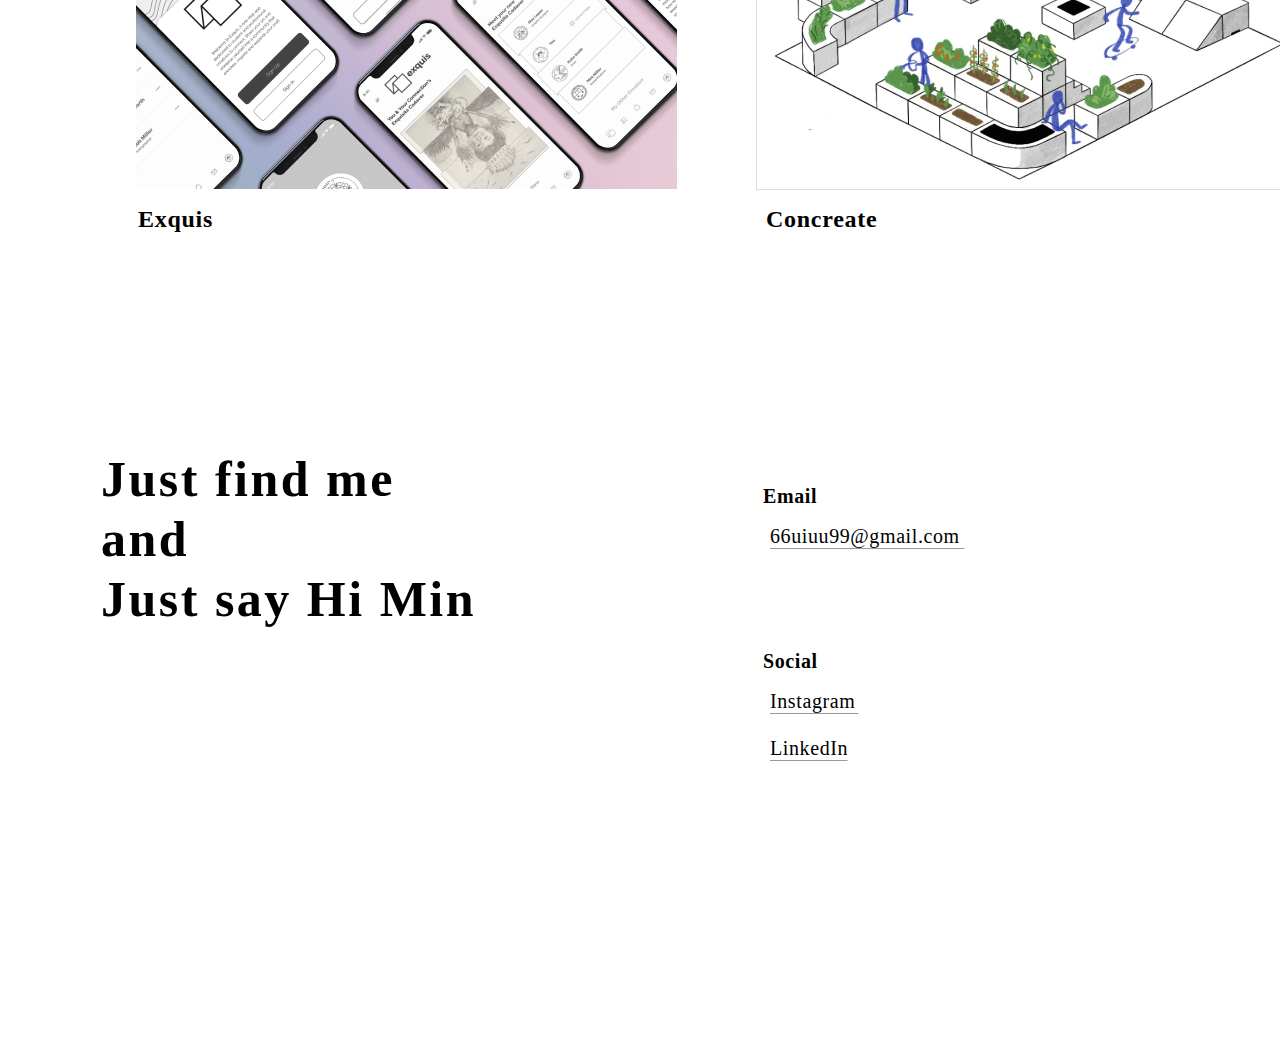
==== commit 6772d051: "Update index.html" ====
--- a/index.html
+++ b/index.html
@@ -36,7 +36,7 @@
             <div class=intro-line></div>
         </div>
         <div class="introduce2">
-            I am User Experience Designer based in Seoul, Korea. <br>
+            I am User Experience Designer based in London. <br>
             Welcome to my MiniGongGan which means Min’s space and small space in Korean.<br>
         </div>
     </div>
@@ -142,4 +142,4 @@
         <hr id="e" size="1.5" width="100%">  
     </div>
 </body>
-</html>+</html>
